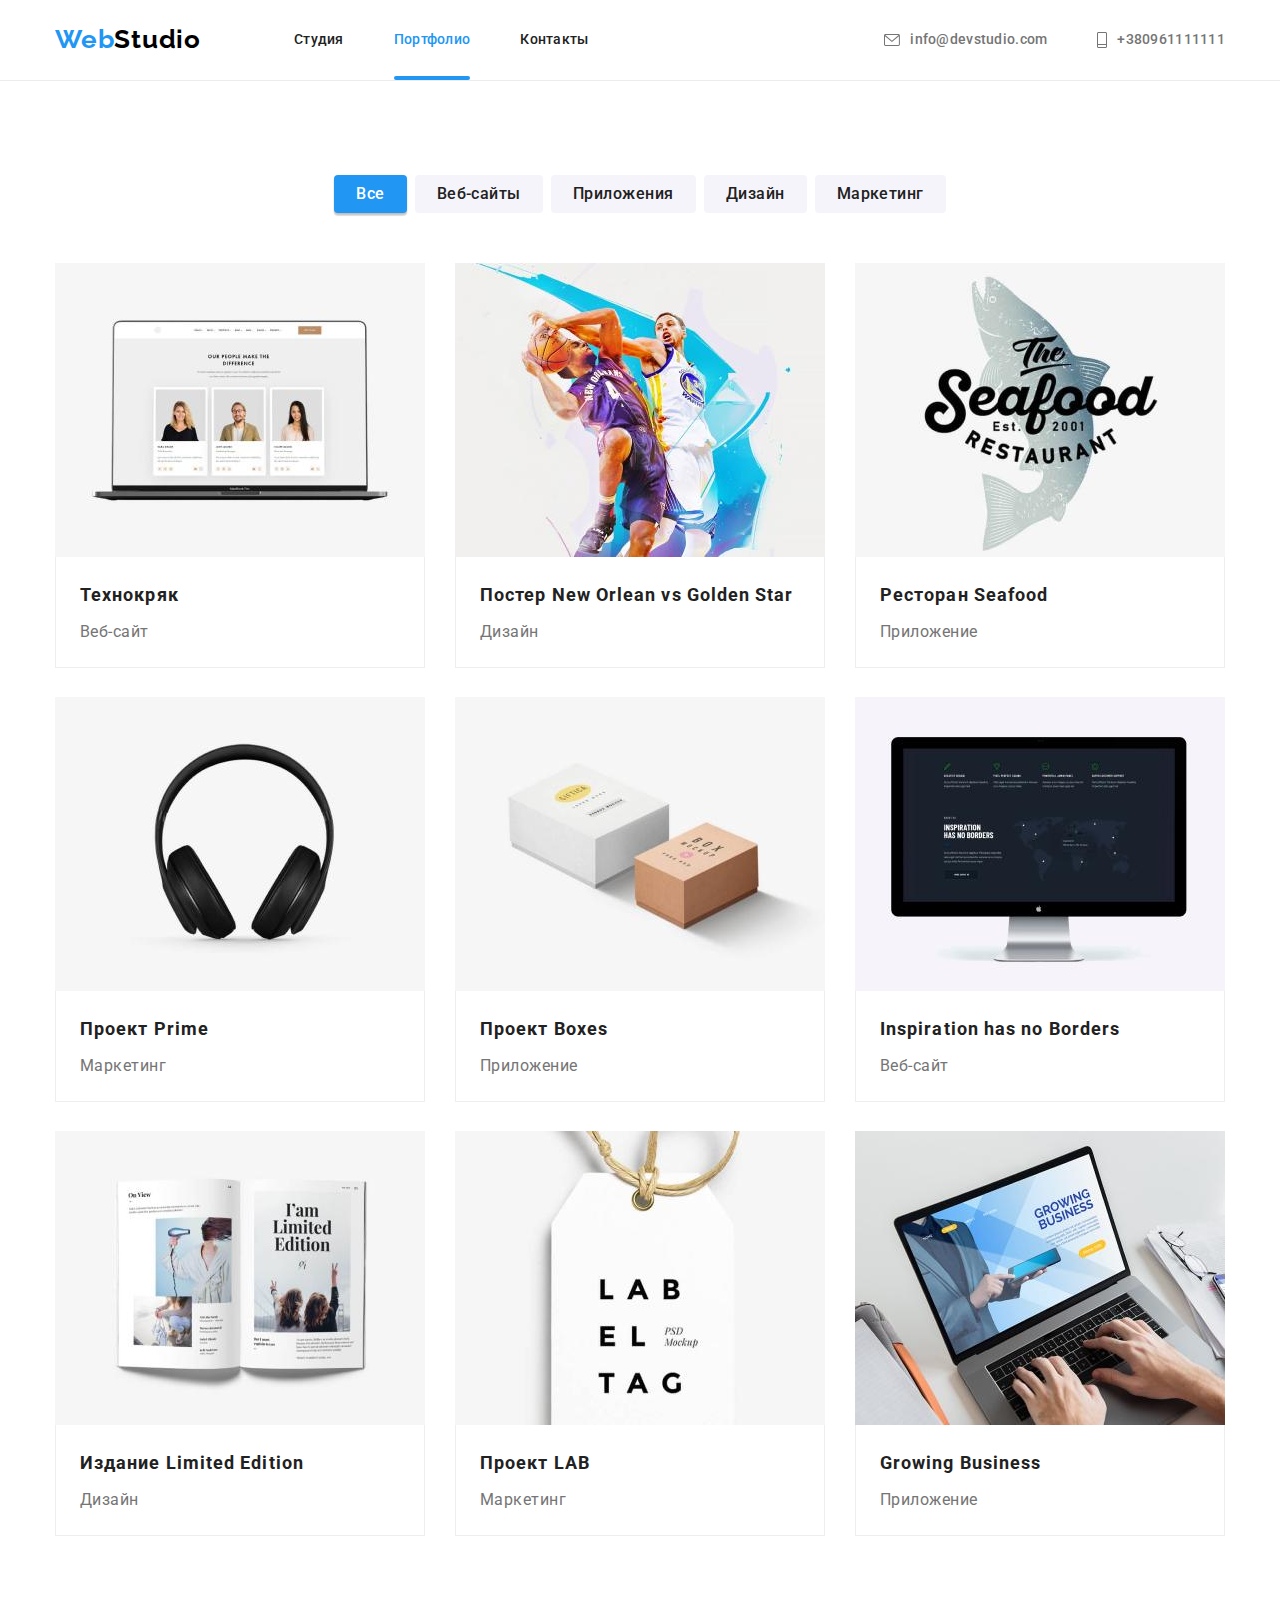
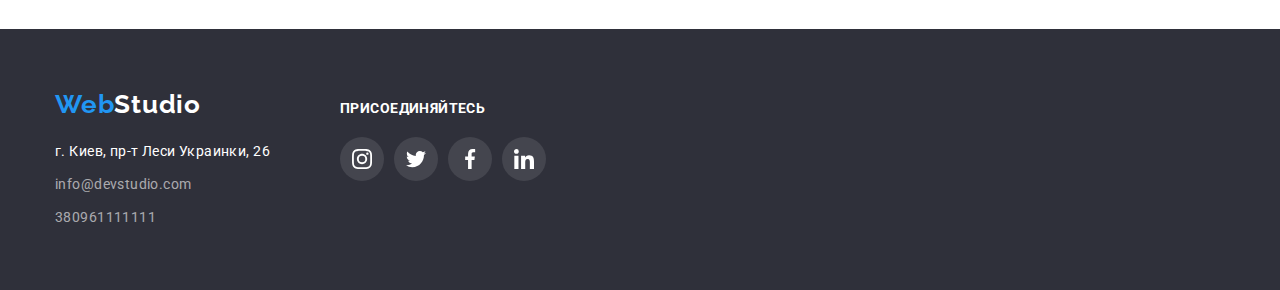
==== portfolio.html @ 89eb69e5 "adds animation and absolute/relative positioning" ====
<!DOCTYPE html>
<html lang="ru">
  <head>
    <meta charset="UTF-8" />
    <meta http-equiv="X-UA-Compatible" content="IE=edge" />
    <meta name="viewport" content="width=device-width, initial-scale=1.0" />
    <title>Portfolio</title>
    <link
      rel="stylesheet"
      href="https://fonts.googleapis.com/css2?family=Raleway:wght@700&family=Roboto:wght@400;500;700;900&display=swap"
    />
    <link
      rel="stylesheet"
      href="https://cdnjs.cloudflare.com/ajax/libs/modern-normalize/1.1.0/modern-normalize.min.css"
    />
    <link rel="stylesheet" href="./css/slyles.css" />
  </head>
  <body>
    <header class="header-section">
      <div class="container header">
        <nav class="navigation position">
          <a href="/index.html" class="header-logo">
            <span class="logo-color-blue">Web</span>Studio</a
          >
          <ul class="site-navigation">
            <li class="navigation-list list">
              <a href="./index.html" class="link">Студия</a>
            </li>
            <li class="navigation-list list">
              <a href="./portfolio.html" class="link current">Портфолио</a>
            </li>
            <li class="navigation-list list">
              <a href="./portfolio.html" class="link">Контакты</a>
            </li>
          </ul>
        </nav>
        <ul class="contacts">
          <li class="contacts-list list">
            <a href="mailto:" class="link">
              <svg class="header-icon" width="16" height="12">
                <use href="./images/symbol-defs.svg#icon-envelope"></use>
              </svg>
              info@devstudio.com</a
            >
          </li>
          <li class="contacts-list list">
            <a href="tel:+" class="link">
              <svg class="header-icon" width="10" height="16">
                <use href="./images/symbol-defs.svg#icon-phone"></use>
              </svg>
              +380961111111</a
            >
          </li>
        </ul>
      </div>
    </header>
    <main>
      <section class="works-examples section">
        <div class="container">
          <h1 class="visually-hidden">Примеры работ</h1>
          <!-- заголовок скроем в css -->
          <ul class="filter-buttons">
            <!-- фильтр -->
            <li class="list">
              <button type="button" class="portfolio-button all">Все</button>
            </li>
            <li class="list">
              <button type="button" class="portfolio-button">Веб-сайты</button>
            </li>
            <li class="list">
              <button type="button" class="portfolio-button">Приложения</button>
            </li>
            <li class="list">
              <button type="button" class="portfolio-button">Дизайн</button>
            </li>
            <li class="list">
              <button type="button" class="portfolio-button">Маркетинг</button>
            </li>
          </ul>
          <ul class="works-list">
            <!-- список работ -->
            <li class="work-item list">
              <a href="#" class="link portfolio-link">
                <img
                  class="image"
                  src="./images/technokryak.jpg"
                  alt="На экране ноутбука открыта начальная старница сайта Технокряк"
                  width="370"
                />
                <div class="overlay">
                  <p class="overlay-text">
                    Технокряк это современная площадка распространения
                    коронавируса. Компании используют эту платформу для
                    цифрового шпионажа и атак на защищённые сервера конкурентов.
                  </p>
                </div>
                <div class="work-description">
                  <h2 class="workslist-subtitle">Технокряк</h2>
                  <p class="workslist-category">Веб-сайт</p>
                </div>
              </a>
            </li>
            <li class="work-item list">
              <a href="#" class="link portfolio-link">
                <img
                  class="image"
                  src="./images/poster.jpg"
                  alt="Два баскитболиста сражаются за мяч"
                  width="370"
                />
                <div class="overlay">
                  <p class="overlay-text">
                    Технокряк это современная площадка распространения
                    коронавируса. Компании используют эту платформу для
                    цифрового шпионажа и атак на защищённые сервера конкурентов.
                  </p>
                </div>
                <div class="work-description">
                  <h2 class="workslist-subtitle">
                    Постер <span lang="en">New Orlean vs Golden Star</span>
                  </h2>
                  <p class="workslist-category">Дизайн</p>
                </div>
              </a>
            </li>
            <li class="work-item list">
              <a href="#" class="link portfolio-link">
                <img
                  class="image"
                  src="./images/seafood.jpg"
                  alt="Логотип ресторана Seafood"
                  width="370"
                />
                <div class="overlay">
                  <p class="overlay-text">
                    Технокряк это современная площадка распространения
                    коронавируса. Компании используют эту платформу для
                    цифрового шпионажа и атак на защищённые сервера конкурентов.
                  </p>
                </div>
                <div class="work-description">
                  <h2 class="workslist-subtitle">
                    Ресторан <span lang="en">Seafood</span>
                  </h2>
                  <p class="workslist-category">Приложение</p>
                </div>
              </a>
            </li>
            <li class="work-item list">
              <a href="#" class="link portfolio-link">
                <img
                  class="image"
                  src="./images/prime.jpg"
                  alt="Полноразмерные bluetooth наушники"
                  width="370"
                />
                <div class="overlay">
                  <p class="overlay-text">
                    Технокряк это современная площадка распространения
                    коронавируса. Компании используют эту платформу для
                    цифрового шпионажа и атак на защищённые сервера конкурентов.
                  </p>
                </div>
                <div class="work-description">
                  <h2 class="workslist-subtitle">
                    Проект <span lang="en">Prime</span>
                  </h2>
                  <p class="workslist-category">Маркетинг</p>
                </div>
              </a>
            </li>
            <li class="work-item list">
              <a href="#" class="link portfolio-link">
                <img
                  class="image"
                  src="./images/boxes.jpg"
                  alt="Две коробки. Одна белая, другая светло-коричневая"
                  width="370"
                />
                <div class="overlay">
                  <p class="overlay-text">
                    Технокряк это современная площадка распространения
                    коронавируса. Компании используют эту платформу для
                    цифрового шпионажа и атак на защищённые сервера конкурентов.
                  </p>
                </div>
                <div class="work-description">
                  <h2 class="workslist-subtitle">
                    Проект <span lang="en">Boxes</span>
                  </h2>
                  <p class="workslist-category">Приложение</p>
                </div>
              </a>
            </li>
            <li class="work-item list">
              <a href="#" class="link portfolio-link">
                <img
                  class="image"
                  src="./images/inspiration.jpg"
                  alt="На экране ноутбука открыта старница сайта"
                  width="370"
                />
                <div class="overlay">
                  <p class="overlay-text">
                    Технокряк это современная площадка распространения
                    коронавируса. Компании используют эту платформу для
                    цифрового шпионажа и атак на защищённые сервера конкурентов.
                  </p>
                </div>
                <div class="work-description">
                  <h2 class="workslist-subtitle">
                    <span lang="en">Inspiration has no Borders</span>
                  </h2>
                  <p class="workslist-category">Веб-сайт</p>
                </div>
              </a>
            </li>
            <li class="work-item list">
              <a href="#" class="link portfolio-link">
                <img
                  class="image"
                  src="./images/limitededition.jpg"
                  alt="Открытый журнал, на страницах журанала иллюстации и статьи"
                  width="370"
                />
                <div class="overlay">
                  <p class="overlay-text">
                    Технокряк это современная площадка распространения
                    коронавируса. Компании используют эту платформу для
                    цифрового шпионажа и атак на защищённые сервера конкурентов.
                  </p>
                </div>
                <div class="work-description">
                  <h2 class="workslist-subtitle">
                    Издание <span lang="ru">Limited Edition</span>
                  </h2>
                  <p class="workslist-category">Дизайн</p>
                </div>
              </a>
            </li>
            <li class="work-item list">
              <a href="#" class="link portfolio-link">
                <img
                  class="image"
                  src="./images/lab.jpg"
                  alt="Бирка со слоганом компании"
                  width="370"
                />
                <div class="overlay">
                  <p class="overlay-text">
                    Технокряк это современная площадка распространения
                    коронавируса. Компании используют эту платформу для
                    цифрового шпионажа и атак на защищённые сервера конкурентов.
                  </p>
                </div>
                <div class="work-description">
                  <h2 class="workslist-subtitle">
                    Проект <span lang="en">LAB</span>
                  </h2>
                  <p class="workslist-category">Маркетинг</p>
                </div>
              </a>
            </li>
            <li class="work-item list">
              <a href="#" class="link portfolio-link">
                <img
                  class="image"
                  src="./images/growingbusiness.jpg"
                  alt="Человек печатает на ноутбуке. На экране ноутбука главная страница сайта"
                  width="370"
                />
                <div class="overlay">
                  <p class="overlay-text">
                    Технокряк это современная площадка распространения
                    коронавируса. Компании используют эту платформу для
                    цифрового шпионажа и атак на защищённые сервера конкурентов.
                  </p>
                </div>
                <div class="work-description">
                  <h2 class="workslist-subtitle">
                    <span lang="en">Growing Business</span>
                  </h2>
                  <p class="workslist-category">Приложение</p>
                </div>
              </a>
            </li>
          </ul>
        </div>
      </section>
    </main>
    <footer class="footer-section">
      <div class="container footer">
        <div class="footer-flex">
          <a href="/index.html" class="footer-logo">
            <span class="logo-color-blue">Web</span>Studio</a
          >
          <address>
            <ul class="footer-address">
              <li class="address-list list">
                <a
                  href="http://goo.gl/maps/BJJgzseY3iaWjDUL6"
                  target="_blank"
                  rel="noopener noreferrer"
                  class="link physical-address"
                >
                  г. Киев, пр-т Леси Украинки, 26</a
                >
              </li>
              <li class="address-list list">
                <a href="mailto:" class="link">info@devstudio.com</a>
              </li>
              <li class="address-list list">
                <a href="tel:+" class="link">380961111111</a>
              </li>
            </ul>
          </address>
        </div>
        <div class="footer-flex">
          <h2 class="visually-hidden">социальные сети</h2>
          <h3 class="footer-subtitle">Присоединяйтесь</h3>
          <ul class="footer-socials">
            <li class="socials-list list">
              <a
                class="link"
                href="http://instagram"
                target="_blank"
                rel="noopener noreferrer"
              >
                <svg class="footer-icon">
                  <use href="./images/symbol-defs.svg#icon-instagram"></use>
                </svg>
              </a>
            </li>
            <li class="socials-list list">
              <a
                class="link"
                href="http://twitter"
                target="_blank"
                rel="noopener noreferrer"
              >
                <svg class="footer-icon">
                  <use href="./images/symbol-defs.svg#icon-twitter"></use>
                </svg>
              </a>
            </li>
            <li class="socials-list list">
              <a
                class="link"
                href="http://facebook"
                target="_blank"
                rel="noopener noreferrer"
              >
                <svg class="footer-icon">
                  <use href="./images/symbol-defs.svg#icon-facebook"></use>
                </svg>
              </a>
            </li>
            <li class="socials-list list">
              <a
                class="link"
                href="http://linkedin"
                target="_blank"
                rel="noopener noreferrer"
              >
                <svg class="footer-icon">
                  <use href="./images/symbol-defs.svg#icon-linkedin"></use>
                </svg>
              </a>
            </li>
          </ul>
        </div>
      </div>
    </footer>
  </body>
</html>
---- css/slyles.css ----
:root {
  --primary-font: Roboto, sans-serif;
  --primary-text-color: #757575;
  --titles-color: #212121;
  --accent-text-color: #ffffff;
  --primary-background-color: #ffffff;
  --secondary-background-color: #f5f4fa;
  --accent-background-color: #2f303a;
  --accent-blue-color: #2196f3;
  --decoration-color: #afb1b8;
}
body {
  background-color: var(--primary-background-color);
  color: var(--primary-text-color);
  font-family: var(--primary-font);
}
ul,
h1,
h2,
h3,
h4,
h5,
h6,
p {
  margin: 0;
}
ul {
  padding: 0;
}
button {
  cursor: pointer;
}

.visually-hidden {
  position: absolute;
  width: 1px;
  height: 1px;
  margin: -1px;
  border: 0;
  padding: 0;

  white-space: nowrap;
  clip-path: inset(100%);
  clip: rect(0 0 0 0);
  overflow: hidden;
}
/* container, sections settings */
.container {
  width: 1200px;
  padding-right: 15px;
  padding-left: 15px;
  margin-right: auto;
  margin-left: auto;
}
.section {
  padding-top: 94px;
  padding-bottom: 94px;
}
.team-section {
  background-color: var(--secondary-background-color);
}
.footer-section {
  padding: 60px 0;
  background-color: var(--accent-background-color);
}
.header-section {
  border-bottom: 1px solid #ececec;
}

/* link, list, image settings */
.list {
  list-style-type: none;
}
.link {
  text-decoration: none;
}
.image {
  display: block;
  max-width: 100%;
  height: auto;
}

/* header and footer  */
.container.header {
  display: flex;
  align-items: center;
}

.navigation.position {
  display: flex;
  align-items: center;
  margin-right: auto;
}
.site-navigation {
  display: flex;
}
.site-navigation .navigation-list:not(:last-child),
.contacts .contacts-list:not(:last-child) {
  margin-right: 50px;
}
.contacts {
  display: flex;
}
.header-icon {
  margin-right: 10px;
}

.header-logo {
  margin-right: 93px;
  padding-top: 24px;
  padding-bottom: 25px;

  font-family: Raleway, sans-serif;
  font-weight: bold;
  font-size: 26px;
  line-height: 1.19;
  letter-spacing: 0.03em;
  color: #000000;
  text-decoration: none;
}
.footer-logo {
  font-family: Raleway, sans-serif;
  font-weight: bold;
  font-size: 26px;
  line-height: 1.19;
  letter-spacing: 0.03em;
  color: var(--accent-text-color);
  text-decoration: none;
  display: inline-block;
  margin-bottom: 20px;
}
.logo-color-blue {
  color: var(--accent-blue-color);
}

.site-navigation .link.current {
  color: var(--accent-blue-color);
}
.site-navigation .list {
  position: relative;
}
.link.current::after {
  content: "";
  position: absolute;
  bottom: 0;
  left: 0;
  right: 0;
  display: block;
  height: 4px;
  background-color: var(--accent-blue-color);
  border-radius: 2px;
}

.navigation-list,
.contacts-list {
  font-weight: 500;
  font-size: 14px;
  line-height: 1.14;
  letter-spacing: 0.02em;
  text-decoration: none;
}
.navigation-list .link {
  display: block;
  padding: 32px 0;
  color: var(--titles-color);

  transition: color 250ms cubic-bezier(0.4, 0, 0.2, 1);
}
.contacts-list .link {
  display: flex;
  padding: 32px 0;
  align-items: center;
  color: var(--primary-text-color);
  fill: currentColor;

  transition: color 250ms cubic-bezier(0.4, 0, 0.2, 1),
    fill 250ms cubic-bezier(0.4, 0, 0.2, 1);
}
.navigation-list .link:hover,
.navigation-list .link:focus,
.contacts-list .link:hover,
.contacts-list .link:focus,
.address-list .link:hover,
.address-list .link:focus {
  color: var(--accent-blue-color);
  fill: var(--accent-blue-color);
}
.container.footer {
  display: flex;
  align-items: baseline;
}
.footer-flex {
  display: flex;
  flex-direction: column;
}

.footer-flex:not(:last-child) {
  margin-right: 70px;
}

.footer-socials {
  display: flex;
  flex-direction: row;
  width: 206px;
  height: 44px;
}
.footer-socials .list {
  width: 44px;
  height: 44px;
}
.footer-socials .list:not(:last-child) {
  margin-right: 10px;
}
.socials-list .link {
  display: flex;
  justify-content: center;
  align-items: center;
  width: 44px;
  height: 44px;
  border-radius: 50%;
  background-color: rgba(255, 255, 255, 0.1);

  transition: background-color 250ms cubic-bezier(0.4, 0, 0.2, 1);
}
.socials-list .link:hover,
.socials-list .link:focus {
  background-color: var(--accent-blue-color);
  border-radius: 50%;
}

.footer-subtitle {
  margin-bottom: 20px;
  font-size: 14px;
  line-height: 1.14;
  letter-spacing: 0.03em;
  text-transform: uppercase;
  color: var(--accent-text-color);
}

.address-list .link {
  display: flex;
  font-size: 14px;
  line-height: 1.71;
  letter-spacing: 0.03em;
  color: rgba(255, 255, 255, 0.6);
  font-style: normal;

  transition: color 250ms cubic-bezier(0.4, 0, 0.2, 1);
}
.address-list:not(:last-child) {
  margin-bottom: 9px;
}
.address-list .physical-address {
  color: var(--accent-text-color);

  transition: color 250ms cubic-bezier(0.4, 0, 0.2, 1);
}
.footer-icon {
  width: 20px;
  height: 20px;
  fill: var(--accent-text-color);
}

/* main for a start page */
.backdrop {
  position: fixed;
  top: 0;
  left: 0;
  width: 100%;
  height: 100%;
  background-color: rgba(0, 0, 0, 0.2);

  opacity: 1;
  transition: opacity 250ms cubic-bezier(0.4, 0, 0.2, 1);
}
.backdrop.is-hidden {
  opacity: 0;
  pointer-events: none;
}
.backdrop.is-hidden .modal {
  transform: translate(-50%, -50%) scale(1.1);
  background-color: rgb(255, 255, 255, 0.7);
}
.modal {
  position: absolute;
  top: 50%;
  left: 50%;
  width: 528px;
  height: 581px;

  background-color: #ffffff;
  box-shadow: 0px 1px 3px rgba(0, 0, 0, 0.12), 0px 1px 1px rgba(0, 0, 0, 0.14),
    0px 2px 1px rgba(0, 0, 0, 0.2);
  border-radius: 4px;

  transform: translate(-50%, -50%) scale(0.9);
  transition: scale 350ms cubic-bezier(0.4, 0, 0.2, 1),
    background-color 350ms cubic-bezier(0.4, 0, 0.2, 1) 350ms;
}
.modal-button {
  display: flex;
  justify-content: flex-end;
  padding-top: 8px;
  padding-right: 8px;
}
.close-button {
  width: 30px;
  height: 30px;
  background: #ffffff;
  border: 1px solid rgba(0, 0, 0, 0.1);
  border-radius: 50%;
}

.hero-section {
  padding-top: 200px;
  padding-bottom: 200px;
  background-color: var(--accent-background-color);
  max-width: 1600px;
  height: 600px;
  margin-right: auto;
  margin-left: auto;

  background-image: linear-gradient(
      to right,
      rgba(47, 48, 58, 0.4),
      rgba(58, 48, 47, 0.4)
    ),
    url(../images/hero.jpg);

  background-size: cover;
  background-position: center;
  background-repeat: no-repeat;
}

.container.hero {
  width: 696px;
  text-align: center;
}

.hero-title {
  margin-bottom: 30px;

  font-weight: 900;
  font-size: 44px;
  line-height: 1.36;
  letter-spacing: 0.06em;
  text-transform: uppercase;
  color: var(--accent-text-color);
}
.hero-button {
  padding: 10px 32px;

  background-color: var(--accent-blue-color);
  box-shadow: 0px 4px 4px rgba(0, 0, 0, 0.15);
  border-radius: 4px;
  border: transparent;
  font-weight: bold;
  font-size: 16px;
  line-height: 1.88;
  letter-spacing: 0.06em;
  color: var(--accent-text-color);
}

.advantages-icon {
  display: flex;
  height: 120px;
  justify-content: center;
  align-items: center;
  margin-bottom: 30px;
  background-color: var(--secondary-background-color);
}
.advantages-icon .icon {
  width: 70px;
  height: 70px;
}
.advantages-list,
.businessline-list,
.team-list {
  display: flex;
}
.advantages-list .list,
.team-list .list {
  width: calc((100% - 90px) / 4);
}
.advantages-list .list:not(:last-child),
.businessline-list .list:not(:last-child),
.team-list .list:not(:last-child),
.clients-list .list:not(:last-child) {
  margin-right: 30px;
}
.advantages-subtitle {
  font-weight: bold;
  font-size: 14px;
  line-height: 1.14;
  letter-spacing: 0.03em;
  text-transform: uppercase;
  color: var(--titles-color);
  margin-bottom: 10px;
}
.advantages-description {
  font-size: 14px;
  line-height: 1.71;
  letter-spacing: 0.03em;
  color: var(--primary-text-color);
}
.businessline-section {
  padding-top: 0px;
  padding-bottom: 94px;
}
.businessline-list .list {
  position: relative;
  width: calc((100% - 60px) / 3);
  text-align: center;
}

.businessline-type {
  position: absolute;
  bottom: 0;
  left: 0;
  right: 0;

  padding: 27px;
  font-weight: bold;
  font-size: 14px;
  line-height: 1.17;
  letter-spacing: 0.03em;
  text-transform: uppercase;

  color: var(--accent-text-color);
  background-color: rgba(47, 48, 58, 0.8);
}

.businessline-title,
.team-title,
.clients-title {
  font-weight: bold;
  font-size: 36px;
  text-align: center;
  line-height: 1.16;
  letter-spacing: 0.03em;
  color: var(--titles-color);
  margin-bottom: 50px;
}
/* team */
.image-description {
  padding-top: 30px;
  padding-bottom: 30px;
  text-align: center;
}

.team-icon {
  width: 20px;
  height: 20px;
}

.team-list .list {
  background: #ffffff;
  box-shadow: 0px 1px 3px rgba(0, 0, 0, 0.12), 0px 1px 1px rgba(0, 0, 0, 0.14),
    0px 2px 1px rgba(0, 0, 0, 0.2);
  border-radius: 0px 0px 4px 4px;
}
.team-subtitle {
  margin-bottom: 10px;
  font-weight: 500;
  font-size: 16px;
  line-height: 1.18;
  letter-spacing: 0.03em;
  color: var(--titles-color);
}
.team-description {
  font-size: 16px;
  line-height: 1.18;
  letter-spacing: 0.03em;
  margin-bottom: 16px;
  color: var(--primary-text-color);
}
.team-contacts .list:not(:last-child) {
  margin-right: 10px;
}

.team-contacts {
  display: flex;
  min-width: 206px;
  height: 44px;
  justify-content: center;
}
.team-contacts .list {
  height: 44px;
  width: 44px;
  box-shadow: none;
}
.contactteam-list .link {
  display: flex;
  height: 44px;
  width: 44px;
  justify-content: center;
  align-items: center;
  fill: var(--decoration-color);

  background-color: transparent;
  border-radius: 50%;

  transition: background-color 250ms cubic-bezier(0.4, 0, 0.2, 1),
    fill 250ms cubic-bezier(0.4, 0, 0.2, 1);
}

.contactteam-list .link:hover,
.contactteam-list .link:focus {
  background-color: var(--accent-blue-color);
  fill: var(--accent-text-color);
  border-radius: 50%;
}
.clients-list {
  display: flex;
}
.clients-list .list:not(:last-child) {
  margin-right: 30px;
}
.clients-list .list {
  width: 170px;
  height: 92px;
}

.clients-icon {
  width: 106px;
  height: 60px;
}
.logos-list .link {
  display: flex;
  width: 170px;
  height: 92px;
  justify-content: center;
  align-items: center;
  border: 1px solid var(--decoration-color);
  border-radius: 4px;
  fill: var(--decoration-color);

  transition: color 250ms cubic-bezier(0.4, 0, 0.2, 1),
    color 250ms cubic-bezier(0.4, 0, 0.2, 1);
}
.logos-list .link:hover,
.logos-list .link:focus {
  border: 1px solid var(--accent-blue-color);
  fill: var(--accent-blue-color);
}
/* main for portfolio page */
.filter-buttons {
  display: flex;
  justify-content: center;
  margin-bottom: 50px;
}
.filter-buttons .list:not(:last-child) {
  margin-right: 8px;
}
.portfolio-button {
  padding: 6px 22px;
  border-radius: 4px;
  border: transparent;

  font-weight: 500;
  font-size: 16px;
  line-height: 1.62;
  text-align: center;
  letter-spacing: 0.03em;

  background-color: #f5f4fa;
  color: var(--titles-color);
  box-shadow: none;

  transition: color 250ms cubic-bezier(0.4, 0, 0.2, 1),
    background-color 250ms cubic-bezier(0.4, 0, 0.2, 1),
    box-shadow 250ms cubic-bezier(0.4, 0, 0.2, 1);
}
.portfolio-button.all {
  padding: 6px 22px;
  border-radius: 4px;
  border: transparent;

  font-weight: 500;
  font-size: 16px;
  line-height: 1.62;
  text-align: center;
  letter-spacing: 0.03em;

  background-color: var(--accent-blue-color);
  color: var(--accent-text-color);
  box-shadow: 0px 3px 1px rgba(0, 0, 0, 0.1), 0px 1px 2px rgba(0, 0, 0, 0.08),
    0px 2px 2px rgba(0, 0, 0, 0.12);
}

.portfolio-button:hover,
.portfolio-button:focus,
.button .active {
  background-color: var(--accent-blue-color);
  color: var(--accent-text-color);
  border: transparent;
  box-shadow: 0px 3px 1px rgba(0, 0, 0, 0.1), 0px 1px 2px rgba(0, 0, 0, 0.08),
    0px 2px 2px rgba(0, 0, 0, 0.12);
}

.works-list {
  display: flex;
  flex-wrap: wrap;
}
.works-list .list {
  width: calc((100% - 60px)) / 3;
  height: 404px;
  margin-bottom: 30px;
}

.works-list .list:nth-last-child(-n + 3) {
  margin-bottom: 0px;
}
.works-list .list:not(:nth-child(3n)) {
  margin-right: 30px;
}

.work-item .portfolio-link {
  position: relative;
  display: block;
  overflow: hidden;
}

.portfolio-link .overlay {
  position: absolute;
  width: 100%;
  height: 294px;

  transform: translateY(294px);
  background-color: rgba(33, 150, 243, 0.9);
  transition: transform 250ms cubic-bezier(0.4, 0, 0.2, 1);
}

.portfolio-link:hover .overlay,
.portfolio-link:focus .overlay {
  transform: translateY(-294px);
}
.overlay-text {
  padding: 63px 24px;
  font-size: 18px;
  line-height: 1.56;
  letter-spacing: 0.03em;
  color: var(--accent-text-color);
}
.work-item .portfolio-link:hover,
.work-item .portfolio-link:focus {
  box-shadow: 0px 1px 1px rgba(0, 0, 0, 0.12), 0px 4px 4px rgba(0, 0, 0, 0.06),
    1px 4px 6px rgba(0, 0, 0, 0.16);
}
.work-description {
  padding: 20px 24px;
  border: 1px solid #eeeeee;
  border-top: 0;
}
.workslist-subtitle {
  font-weight: bold;
  font-size: 18px;
  line-height: 2;
  letter-spacing: 0.06em;
  color: var(--titles-color);
  margin-bottom: 4px;
}
.workslist-category {
  font-size: 16px;
  line-height: 1.87;
  letter-spacing: 0.03em;
  color: var(--primary-text-color);
}
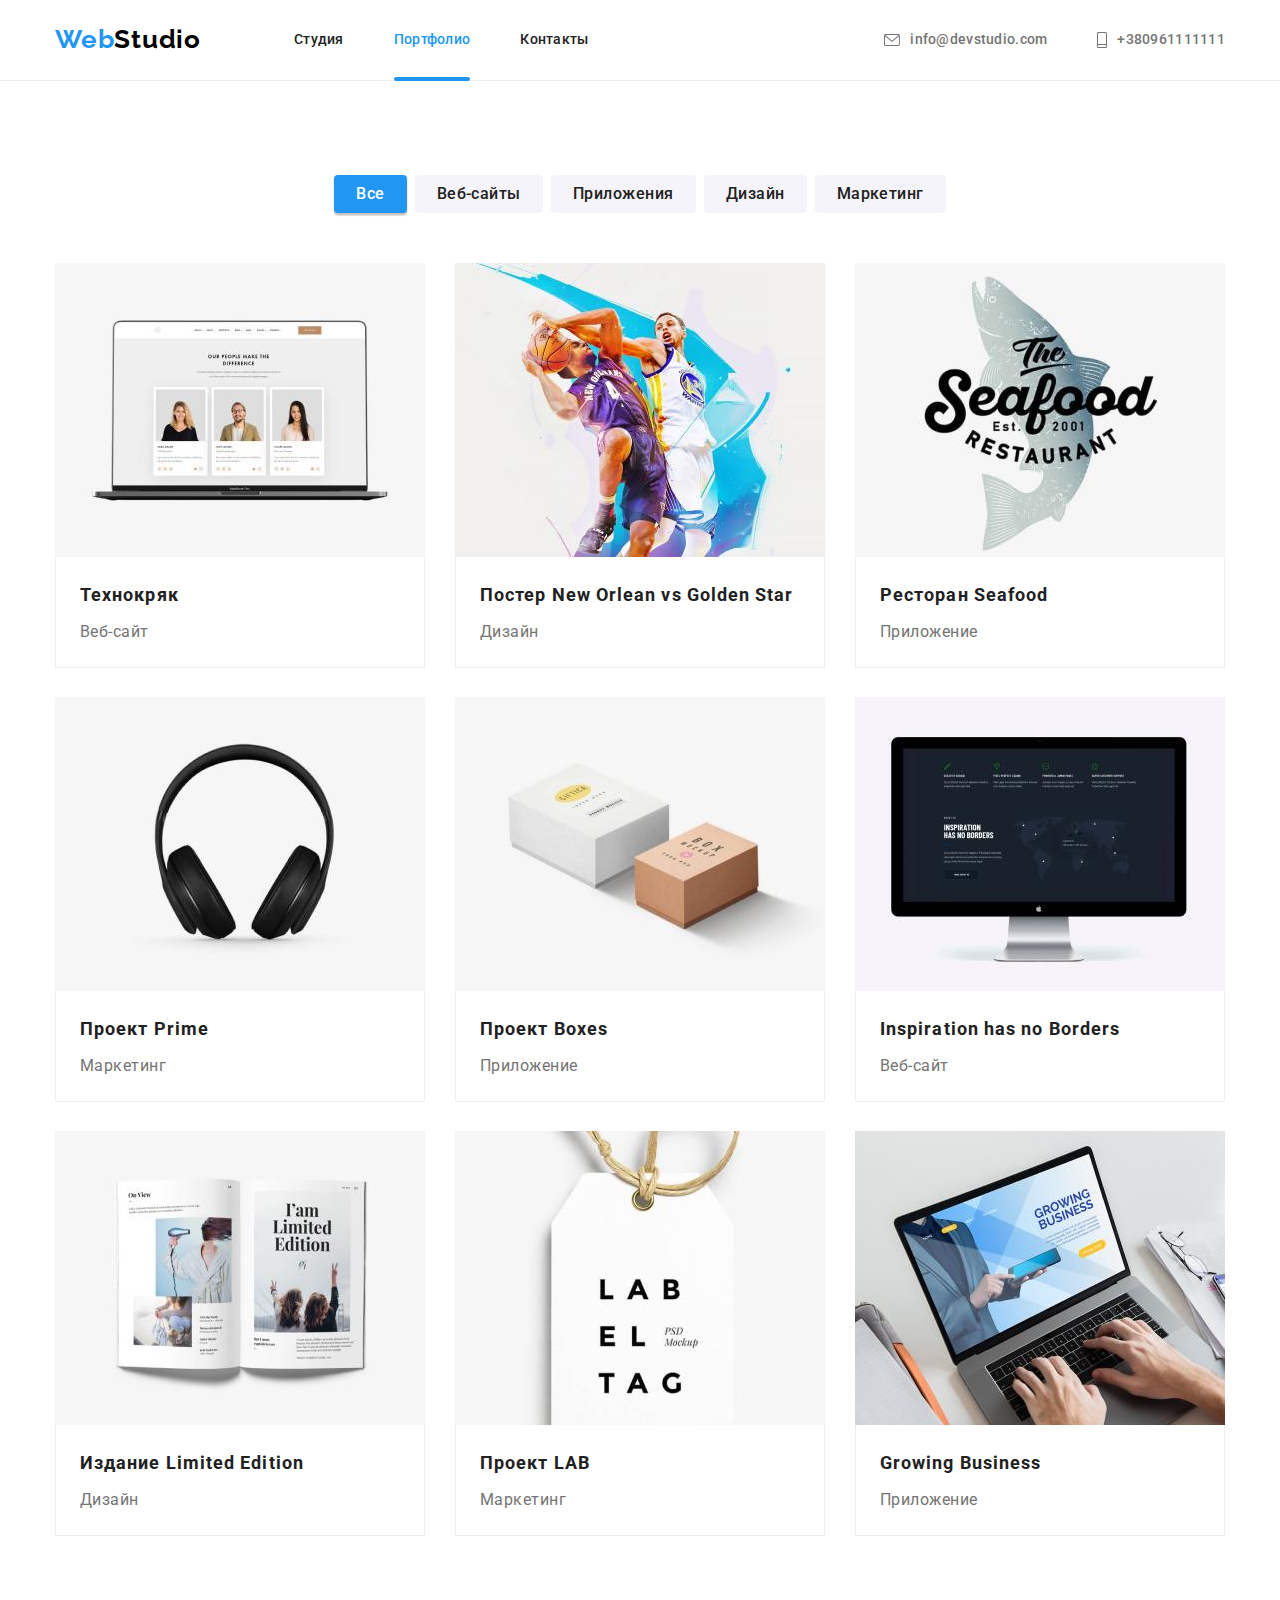
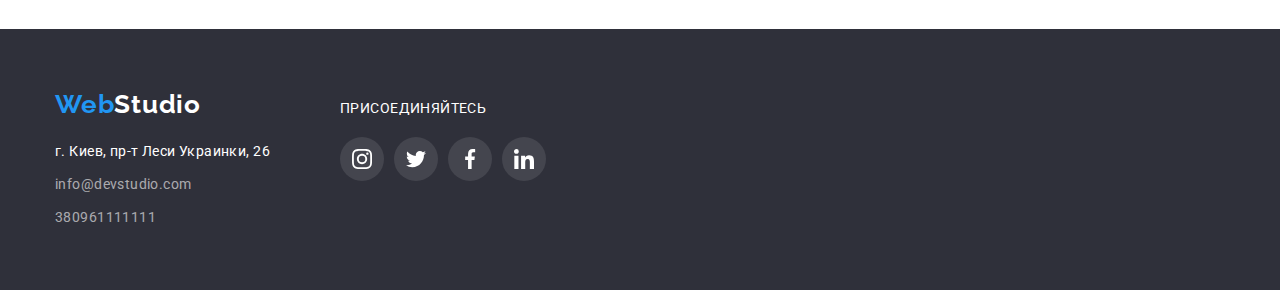
==== commit 24f75b6e: "corrects animation" ====
--- a/portfolio.html
+++ b/portfolio.html
@@ -81,18 +81,21 @@
             <!-- список работ -->
             <li class="work-item list">
               <a href="#" class="link portfolio-link">
-                <img
-                  class="image"
-                  src="./images/technokryak.jpg"
-                  alt="На экране ноутбука открыта начальная старница сайта Технокряк"
-                  width="370"
-                />
-                <div class="overlay">
-                  <p class="overlay-text">
-                    Технокряк это современная площадка распространения
-                    коронавируса. Компании используют эту платформу для
-                    цифрового шпионажа и атак на защищённые сервера конкурентов.
-                  </p>
+                <div class="overlay-thumb">
+                  <img
+                    class="image"
+                    src="./images/technokryak.jpg"
+                    alt="На экране ноутбука открыта начальная старница сайта Технокряк"
+                    width="370"
+                  />
+                  <div class="overlay">
+                    <p class="overlay-text">
+                      Технокряк это современная площадка распространения
+                      коронавируса. Компании используют эту платформу для
+                      цифрового шпионажа и атак на защищённые сервера
+                      конкурентов.
+                    </p>
+                  </div>
                 </div>
                 <div class="work-description">
                   <h2 class="workslist-subtitle">Технокряк</h2>
@@ -102,18 +105,21 @@
             </li>
             <li class="work-item list">
               <a href="#" class="link portfolio-link">
-                <img
-                  class="image"
-                  src="./images/poster.jpg"
-                  alt="Два баскитболиста сражаются за мяч"
-                  width="370"
-                />
-                <div class="overlay">
-                  <p class="overlay-text">
-                    Технокряк это современная площадка распространения
-                    коронавируса. Компании используют эту платформу для
-                    цифрового шпионажа и атак на защищённые сервера конкурентов.
-                  </p>
+                <div class="overlay-thumb">
+                  <img
+                    class="image"
+                    src="./images/poster.jpg"
+                    alt="Два баскитболиста сражаются за мяч"
+                    width="370"
+                  />
+                  <div class="overlay">
+                    <p class="overlay-text">
+                      Технокряк это современная площадка распространения
+                      коронавируса. Компании используют эту платформу для
+                      цифрового шпионажа и атак на защищённые сервера
+                      конкурентов.
+                    </p>
+                  </div>
                 </div>
                 <div class="work-description">
                   <h2 class="workslist-subtitle">
@@ -125,18 +131,21 @@
             </li>
             <li class="work-item list">
               <a href="#" class="link portfolio-link">
-                <img
-                  class="image"
-                  src="./images/seafood.jpg"
-                  alt="Логотип ресторана Seafood"
-                  width="370"
-                />
-                <div class="overlay">
-                  <p class="overlay-text">
-                    Технокряк это современная площадка распространения
-                    коронавируса. Компании используют эту платформу для
-                    цифрового шпионажа и атак на защищённые сервера конкурентов.
-                  </p>
+                <div class="overlay-thumb">
+                  <img
+                    class="image"
+                    src="./images/seafood.jpg"
+                    alt="Логотип ресторана Seafood"
+                    width="370"
+                  />
+                  <div class="overlay">
+                    <p class="overlay-text">
+                      Технокряк это современная площадка распространения
+                      коронавируса. Компании используют эту платформу для
+                      цифрового шпионажа и атак на защищённые сервера
+                      конкурентов.
+                    </p>
+                  </div>
                 </div>
                 <div class="work-description">
                   <h2 class="workslist-subtitle">
@@ -148,18 +157,21 @@
             </li>
             <li class="work-item list">
               <a href="#" class="link portfolio-link">
-                <img
-                  class="image"
-                  src="./images/prime.jpg"
-                  alt="Полноразмерные bluetooth наушники"
-                  width="370"
-                />
-                <div class="overlay">
-                  <p class="overlay-text">
-                    Технокряк это современная площадка распространения
-                    коронавируса. Компании используют эту платформу для
-                    цифрового шпионажа и атак на защищённые сервера конкурентов.
-                  </p>
+                <div class="overlay-thumb">
+                  <img
+                    class="image"
+                    src="./images/prime.jpg"
+                    alt="Полноразмерные bluetooth наушники"
+                    width="370"
+                  />
+                  <div class="overlay">
+                    <p class="overlay-text">
+                      Технокряк это современная площадка распространения
+                      коронавируса. Компании используют эту платформу для
+                      цифрового шпионажа и атак на защищённые сервера
+                      конкурентов.
+                    </p>
+                  </div>
                 </div>
                 <div class="work-description">
                   <h2 class="workslist-subtitle">
@@ -171,18 +183,21 @@
             </li>
             <li class="work-item list">
               <a href="#" class="link portfolio-link">
-                <img
-                  class="image"
-                  src="./images/boxes.jpg"
-                  alt="Две коробки. Одна белая, другая светло-коричневая"
-                  width="370"
-                />
-                <div class="overlay">
-                  <p class="overlay-text">
-                    Технокряк это современная площадка распространения
-                    коронавируса. Компании используют эту платформу для
-                    цифрового шпионажа и атак на защищённые сервера конкурентов.
-                  </p>
+                <div class="overlay-thumb">
+                  <img
+                    class="image"
+                    src="./images/boxes.jpg"
+                    alt="Две коробки. Одна белая, другая светло-коричневая"
+                    width="370"
+                  />
+                  <div class="overlay">
+                    <p class="overlay-text">
+                      Технокряк это современная площадка распространения
+                      коронавируса. Компании используют эту платформу для
+                      цифрового шпионажа и атак на защищённые сервера
+                      конкурентов.
+                    </p>
+                  </div>
                 </div>
                 <div class="work-description">
                   <h2 class="workslist-subtitle">
@@ -194,18 +209,21 @@
             </li>
             <li class="work-item list">
               <a href="#" class="link portfolio-link">
-                <img
-                  class="image"
-                  src="./images/inspiration.jpg"
-                  alt="На экране ноутбука открыта старница сайта"
-                  width="370"
-                />
-                <div class="overlay">
-                  <p class="overlay-text">
-                    Технокряк это современная площадка распространения
-                    коронавируса. Компании используют эту платформу для
-                    цифрового шпионажа и атак на защищённые сервера конкурентов.
-                  </p>
+                <div class="overlay-thumb">
+                  <img
+                    class="image"
+                    src="./images/inspiration.jpg"
+                    alt="На экране ноутбука открыта старница сайта"
+                    width="370"
+                  />
+                  <div class="overlay">
+                    <p class="overlay-text">
+                      Технокряк это современная площадка распространения
+                      коронавируса. Компании используют эту платформу для
+                      цифрового шпионажа и атак на защищённые сервера
+                      конкурентов.
+                    </p>
+                  </div>
                 </div>
                 <div class="work-description">
                   <h2 class="workslist-subtitle">
@@ -217,18 +235,21 @@
             </li>
             <li class="work-item list">
               <a href="#" class="link portfolio-link">
-                <img
-                  class="image"
-                  src="./images/limitededition.jpg"
-                  alt="Открытый журнал, на страницах журанала иллюстации и статьи"
-                  width="370"
-                />
-                <div class="overlay">
-                  <p class="overlay-text">
-                    Технокряк это современная площадка распространения
-                    коронавируса. Компании используют эту платформу для
-                    цифрового шпионажа и атак на защищённые сервера конкурентов.
-                  </p>
+                <div class="overlay-thumb">
+                  <img
+                    class="image"
+                    src="./images/limitededition.jpg"
+                    alt="Открытый журнал, на страницах журанала иллюстации и статьи"
+                    width="370"
+                  />
+                  <div class="overlay">
+                    <p class="overlay-text">
+                      Технокряк это современная площадка распространения
+                      коронавируса. Компании используют эту платформу для
+                      цифрового шпионажа и атак на защищённые сервера
+                      конкурентов.
+                    </p>
+                  </div>
                 </div>
                 <div class="work-description">
                   <h2 class="workslist-subtitle">
@@ -240,18 +261,21 @@
             </li>
             <li class="work-item list">
               <a href="#" class="link portfolio-link">
-                <img
-                  class="image"
-                  src="./images/lab.jpg"
-                  alt="Бирка со слоганом компании"
-                  width="370"
-                />
-                <div class="overlay">
-                  <p class="overlay-text">
-                    Технокряк это современная площадка распространения
-                    коронавируса. Компании используют эту платформу для
-                    цифрового шпионажа и атак на защищённые сервера конкурентов.
-                  </p>
+                <div class="overlay-thumb">
+                  <img
+                    class="image"
+                    src="./images/lab.jpg"
+                    alt="Бирка со слоганом компании"
+                    width="370"
+                  />
+                  <div class="overlay">
+                    <p class="overlay-text">
+                      Технокряк это современная площадка распространения
+                      коронавируса. Компании используют эту платформу для
+                      цифрового шпионажа и атак на защищённые сервера
+                      конкурентов.
+                    </p>
+                  </div>
                 </div>
                 <div class="work-description">
                   <h2 class="workslist-subtitle">
@@ -263,18 +287,21 @@
             </li>
             <li class="work-item list">
               <a href="#" class="link portfolio-link">
-                <img
-                  class="image"
-                  src="./images/growingbusiness.jpg"
-                  alt="Человек печатает на ноутбуке. На экране ноутбука главная страница сайта"
-                  width="370"
-                />
-                <div class="overlay">
-                  <p class="overlay-text">
-                    Технокряк это современная площадка распространения
-                    коронавируса. Компании используют эту платформу для
-                    цифрового шпионажа и атак на защищённые сервера конкурентов.
-                  </p>
+                <div class="overlay-thumb">
+                  <img
+                    class="image"
+                    src="./images/growingbusiness.jpg"
+                    alt="Человек печатает на ноутбуке. На экране ноутбука главная страница сайта"
+                    width="370"
+                  />
+                  <div class="overlay">
+                    <p class="overlay-text">
+                      Технокряк это современная площадка распространения
+                      коронавируса. Компании используют эту платформу для
+                      цифрового шпионажа и атак на защищённые сервера
+                      конкурентов.
+                    </p>
+                  </div>
                 </div>
                 <div class="work-description">
                   <h2 class="workslist-subtitle">
@@ -317,7 +344,7 @@
         </div>
         <div class="footer-flex">
           <h2 class="visually-hidden">социальные сети</h2>
-          <h3 class="footer-subtitle">Присоединяйтесь</h3>
+          <p class="socials-title">Присоединяйтесь</p>
           <ul class="footer-socials">
             <li class="socials-list list">
               <a
--- a/css/slyles.css
+++ b/css/slyles.css
@@ -142,11 +142,11 @@
 .link.current::after {
   content: "";
   position: absolute;
-  bottom: 0;
-  left: 0;
-  right: 0;
   display: block;
+  width: 100%;
   height: 4px;
+  bottom: -1px;
+
   background-color: var(--accent-blue-color);
   border-radius: 2px;
 }
@@ -228,7 +228,7 @@
   border-radius: 50%;
 }
 
-.footer-subtitle {
+.socials-title {
   margin-bottom: 20px;
   font-size: 14px;
   line-height: 1.14;
@@ -418,8 +418,12 @@
   bottom: 0;
   left: 0;
   right: 0;
-
-  padding: 27px;
+  display: flex;
+
+  width: 100%;
+  height: 70px;
+  justify-content: center;
+  align-items: center;
   font-weight: bold;
   font-size: 14px;
   line-height: 1.17;
@@ -535,8 +539,8 @@
   border-radius: 4px;
   fill: var(--decoration-color);
 
-  transition: color 250ms cubic-bezier(0.4, 0, 0.2, 1),
-    color 250ms cubic-bezier(0.4, 0, 0.2, 1);
+  transition: border 250ms cubic-bezier(0.4, 0, 0.2, 1),
+    fill 250ms cubic-bezier(0.4, 0, 0.2, 1);
 }
 .logos-list .link:hover,
 .logos-list .link:focus {
@@ -616,24 +620,25 @@
 }
 
 .work-item .portfolio-link {
+  display: block;
+}
+.overlay-thumb {
   position: relative;
-  display: block;
   overflow: hidden;
 }
-
-.portfolio-link .overlay {
+.overlay {
   position: absolute;
   width: 100%;
-  height: 294px;
-
-  transform: translateY(294px);
+  height: 100%;
+
+  transform: translateY(0px);
   background-color: rgba(33, 150, 243, 0.9);
   transition: transform 250ms cubic-bezier(0.4, 0, 0.2, 1);
 }
 
 .portfolio-link:hover .overlay,
 .portfolio-link:focus .overlay {
-  transform: translateY(-294px);
+  transform: translateY(-100%);
 }
 .overlay-text {
   padding: 63px 24px;
